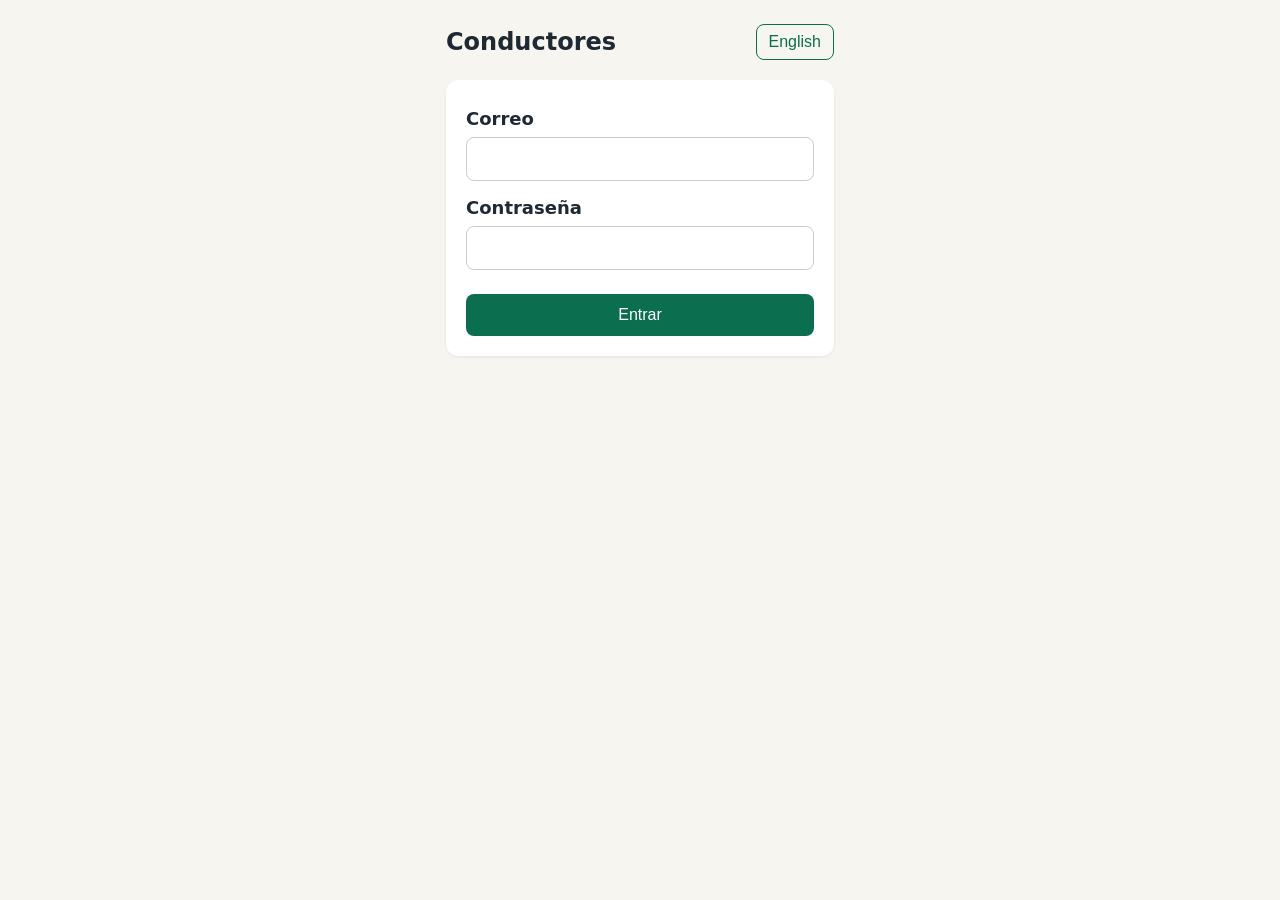
==== driver/index.html @ de9ed29b "Driver login (Stage 3 step 1)" ====
<!doctype html>
<html lang="es">
<head>
  <meta charset="utf-8">
  <meta name="viewport" content="width=device-width, initial-scale=1">
  <meta name="robots" content="noindex">
  <title>Conductores · Van Lobitos → Talara</title>
  <link rel="stylesheet" href="driver.css">
</head>
<body>
  <main>
    <header>
      <h1 data-t="title">Conductores</h1>
      <button id="lang-btn" type="button" data-t="lang">English</button>
    </header>

    <!-- Shown when nobody is signed in -->
    <form id="login-form">
      <label for="email" data-t="email">Correo</label>
      <input id="email" type="email" autocomplete="username" required>

      <label for="password" data-t="password">Contraseña</label>
      <input id="password" type="password" autocomplete="current-password" required>

      <button id="login-btn" type="submit" data-t="login">Entrar</button>
    </form>

    <!-- Shown when a driver is signed in -->
    <section id="signed-in" hidden>
      <p id="welcome"></p>
      <p id="db-check"></p>
      <button id="logout-btn" type="button" data-t="logout">Salir</button>
    </section>

    <p id="message" role="status"></p>
  </main>

  <!-- Same Supabase URL and publishable key as the rider page -->
  <script src="../stage1/config.js"></script>
  <script src="driver.js"></script>
</body>
</html>
---- driver/driver.css ----
:root {
  --bg: #f7f5f0;
  --card: #ffffff;
  --text: #1f2933;
  --accent: #0b6e4f;
  --border: #c9ccd1;
}

* { box-sizing: border-box; }

body {
  margin: 0;
  font-family: system-ui, -apple-system, "Segoe UI", sans-serif;
  font-size: 18px;
  background: var(--bg);
  color: var(--text);
}

main {
  max-width: 420px;
  margin: 0 auto;
  padding: 24px 16px;
}

header {
  display: flex;
  justify-content: space-between;
  align-items: center;
  gap: 12px;
}

h1 { font-size: 1.5rem; margin: 0; }

form,
#signed-in {
  display: flex;
  flex-direction: column;
  gap: 8px;
  margin-top: 20px;
  padding: 20px;
  background: var(--card);
  border-radius: 12px;
  box-shadow: 0 1px 3px rgba(0, 0, 0, 0.08);
}

label { font-weight: 600; margin-top: 8px; }

input {
  font-size: 1rem;
  padding: 12px;
  border: 1px solid var(--border);
  border-radius: 8px;
}

button {
  font-size: 1rem;
  padding: 12px 16px;
  border: 0;
  border-radius: 8px;
  background: var(--accent);
  color: #fff;
  cursor: pointer;
}

button:disabled { opacity: 0.6; }

#lang-btn {
  background: transparent;
  color: var(--accent);
  border: 1px solid var(--accent);
  padding: 8px 12px;
}

#login-btn { margin-top: 16px; }

#logout-btn {
  background: #e4e7eb;
  color: var(--text);
}

#signed-in p { margin: 4px 0; }

#message { margin-top: 16px; min-height: 1.5em; }

/* form and #signed-in use display:flex, so make "hidden" win */
[hidden] { display: none !important; }
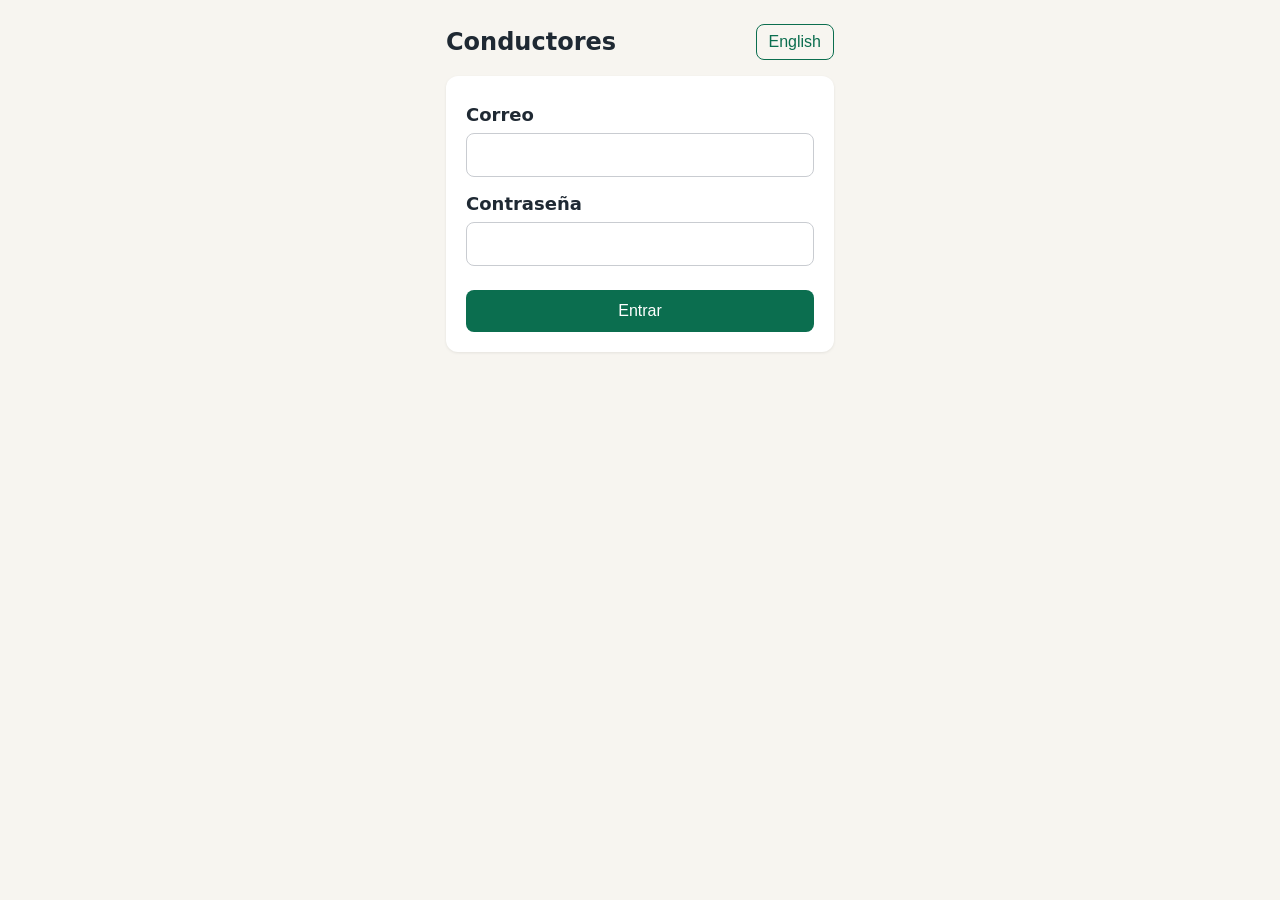
==== commit d5764cde: "Driver profiles and statuses" ====
--- a/driver/index.html
+++ b/driver/index.html
@@ -15,7 +15,7 @@
     </header>
 
     <!-- Shown when nobody is signed in -->
-    <form id="login-form">
+    <form id="login-form" class="card">
       <label for="email" data-t="email">Correo</label>
       <input id="email" type="email" autocomplete="username" required>
 
@@ -27,9 +27,50 @@
 
     <!-- Shown when a driver is signed in -->
     <section id="signed-in" hidden>
-      <p id="welcome"></p>
-      <p id="db-check"></p>
-      <button id="logout-btn" type="button" data-t="logout">Salir</button>
+      <div class="who">
+        <p id="welcome"></p>
+        <button id="logout-btn" type="button" class="secondary" data-t="logout">Salir</button>
+      </div>
+
+      <!-- Their status and details -->
+      <div id="status-card" class="card" hidden>
+        <p id="status-badge" class="badge"></p>
+        <p id="status-text"></p>
+        <p id="status-note" class="note"></p>
+        <p id="soat-warning" class="warning" data-t="soatWarn" hidden></p>
+        <dl id="summary"></dl>
+        <button id="edit-btn" type="button" class="secondary" data-t="edit">Editar mis datos</button>
+      </div>
+
+      <!-- Profile form: first time, or when editing -->
+      <form id="profile-form" class="card" hidden>
+        <h2 data-t="profileTitle">Tus datos de conductor</h2>
+        <p id="profile-intro"></p>
+
+        <label for="full-name" data-t="fullName">Nombre completo</label>
+        <input id="full-name" autocomplete="name" maxlength="80" required>
+
+        <label for="phone" data-t="phone">Celular</label>
+        <input id="phone" type="tel" autocomplete="tel" inputmode="tel" placeholder="987 654 321" required>
+
+        <label for="vehicle" data-t="vehicle">Vehículo</label>
+        <select id="vehicle" required></select>
+
+        <label for="plate" data-t="plate">Placa</label>
+        <input id="plate" maxlength="10" autocapitalize="characters" placeholder="ABC-123" required>
+
+        <label for="seats" data-t="seats">Asientos para pasajeros</label>
+        <input id="seats" type="number" inputmode="numeric" min="1" max="20" required>
+
+        <label for="licence" data-t="licence">Número de brevete</label>
+        <input id="licence" maxlength="15" autocapitalize="characters" required>
+
+        <label for="soat" data-t="soat">SOAT vence el</label>
+        <input id="soat" type="date" required>
+
+        <button id="save-btn" type="submit" data-t="send">Enviar para revisión</button>
+        <button id="cancel-edit-btn" type="button" class="secondary" data-t="cancel" hidden>Cancelar</button>
+      </form>
     </section>
 
     <p id="message" role="status"></p>
--- a/driver/driver.css
+++ b/driver/driver.css
@@ -2,8 +2,15 @@
   --bg: #f7f5f0;
   --card: #ffffff;
   --text: #1f2933;
+  --muted: #5f6b76;
   --accent: #0b6e4f;
   --border: #c9ccd1;
+  --amber-bg: #fff4d6;
+  --amber: #8a5a00;
+  --red-bg: #fde8e7;
+  --red: #b42318;
+  --green-bg: #e3f4ec;
+  --grey-bg: #e4e7eb;
 }
 
 * { box-sizing: border-box; }
@@ -30,26 +37,32 @@
 }
 
 h1 { font-size: 1.5rem; margin: 0; }
+h2 { font-size: 1.2rem; margin: 0; }
 
-form,
-#signed-in {
+.card {
   display: flex;
   flex-direction: column;
   gap: 8px;
-  margin-top: 20px;
+  margin-top: 16px;
   padding: 20px;
   background: var(--card);
   border-radius: 12px;
   box-shadow: 0 1px 3px rgba(0, 0, 0, 0.08);
 }
 
+.card p { margin: 4px 0; }
+
 label { font-weight: 600; margin-top: 8px; }
 
-input {
+input,
+select {
   font-size: 1rem;
   padding: 12px;
   border: 1px solid var(--border);
   border-radius: 8px;
+  background: #fff;
+  color: var(--text);
+  width: 100%;
 }
 
 button {
@@ -64,6 +77,11 @@
 
 button:disabled { opacity: 0.6; }
 
+button.secondary {
+  background: var(--grey-bg);
+  color: var(--text);
+}
+
 #lang-btn {
   background: transparent;
   color: var(--accent);
@@ -71,16 +89,51 @@
   padding: 8px 12px;
 }
 
-#login-btn { margin-top: 16px; }
+#login-btn,
+#save-btn { margin-top: 16px; }
 
-#logout-btn {
-  background: #e4e7eb;
-  color: var(--text);
+/* Signed in as ... [Salir] */
+.who {
+  display: flex;
+  justify-content: space-between;
+  align-items: center;
+  gap: 12px;
+  margin-top: 16px;
 }
 
-#signed-in p { margin: 4px 0; }
+.who p { margin: 0; color: var(--muted); font-size: 0.9rem; overflow-wrap: anywhere; }
+.who button { padding: 8px 12px; flex-shrink: 0; }
+
+/* Status badge */
+.badge {
+  align-self: flex-start;
+  padding: 4px 12px;
+  border-radius: 999px;
+  font-weight: 700;
+  font-size: 0.95rem;
+}
+
+.badge-pending   { background: var(--amber-bg); color: var(--amber); }
+.badge-verified  { background: var(--green-bg); color: var(--accent); }
+.badge-rejected  { background: var(--red-bg);   color: var(--red); }
+.badge-suspended { background: var(--grey-bg);  color: var(--text); }
+
+.note    { font-style: italic; }
+.warning { color: var(--red); font-weight: 600; }
+
+/* Their details */
+dl {
+  display: grid;
+  grid-template-columns: auto 1fr;
+  gap: 6px 12px;
+  margin: 8px 0;
+  font-size: 0.95rem;
+}
+
+dt { color: var(--muted); }
+dd { margin: 0; overflow-wrap: anywhere; }
 
 #message { margin-top: 16px; min-height: 1.5em; }
 
-/* form and #signed-in use display:flex, so make "hidden" win */
+/* .card uses display:flex, so make "hidden" win */
 [hidden] { display: none !important; }
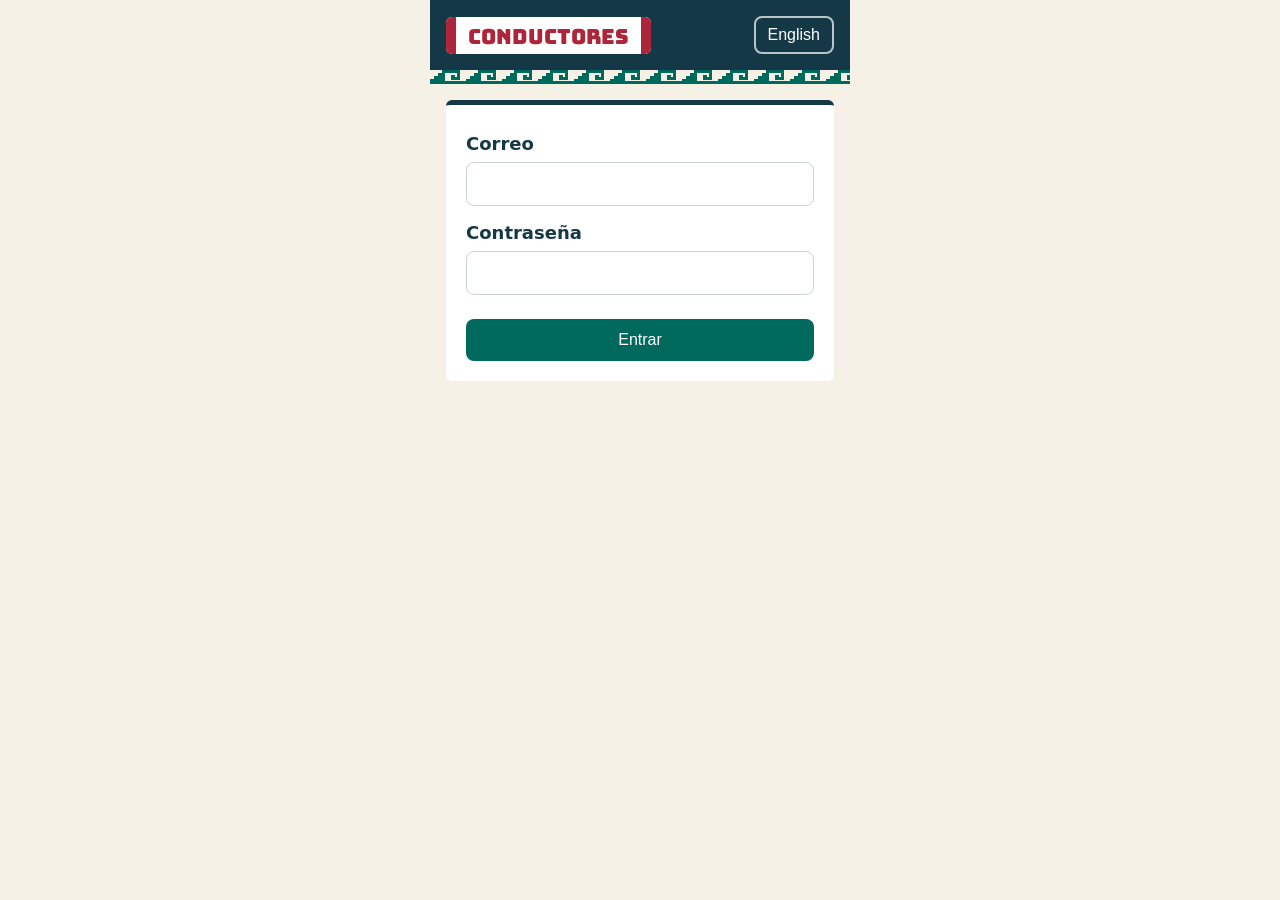
==== commit 448f4170: "Costa Norte look: route board, corridor line, no emojis (built on Dawood's theme)" ====
--- a/driver/index.html
+++ b/driver/index.html
@@ -5,7 +5,12 @@
   <meta name="viewport" content="width=device-width, initial-scale=1">
   <meta name="robots" content="noindex">
   <title>Conductores · Van Lobitos → Talara</title>
+  <meta name="theme-color" content="#153846">
+  <link rel="preconnect" href="https://fonts.googleapis.com">
+  <link rel="preconnect" href="https://fonts.gstatic.com" crossorigin>
+  <link rel="stylesheet" href="https://fonts.googleapis.com/css2?family=Bungee&display=swap">
   <link rel="stylesheet" href="driver.css">
+  <link rel="stylesheet" href="costa.css">
 </head>
 <body>
   <main>
@@ -32,12 +37,75 @@
         <button id="logout-btn" type="button" class="secondary" data-t="logout">Salir</button>
       </div>
 
+      <!-- Verified drivers: their departures and passengers (dashboard.js) -->
+      <section id="dashboard" class="card" hidden>
+        <div class="dash-head">
+          <h2 id="dash-title">Tus salidas</h2>
+          <button id="dash-refresh" type="button" class="secondary small">Actualizar</button>
+        </div>
+        <p id="dash-note" class="muted"></p>
+        <div id="trip-list"></div>
+        <p id="dash-message" role="status"></p>
+
+        <button id="add-toggle" type="button" class="secondary">+ Añadir salida</button>
+        <form id="add-form" hidden>
+          <label for="add-date" data-dt="date">Día</label>
+          <input id="add-date" type="date" required>
+
+          <label for="add-time" data-dt="time">Hora de salida</label>
+          <input id="add-time" type="time" step="300" required>
+
+          <label for="add-direction" data-dt="direction">Dirección</label>
+          <select id="add-direction" required>
+            <option value="to_talara">Lobitos → Talara</option>
+            <option value="to_lobitos">Talara → Lobitos</option>
+          </select>
+
+          <label for="add-seats" data-dt="seats">Asientos</label>
+          <input id="add-seats" type="number" inputmode="numeric" min="1" max="20" required>
+
+          <button id="add-btn" type="submit" data-dt="add">Añadir salida</button>
+        </form>
+      </section>
+
+      <!-- Verified drivers: road alerts for riders (alerts.js) -->
+      <section id="alerts-card" class="card" hidden>
+        <h2 id="alerts-title">Avisos de la carretera</h2>
+        <p id="alerts-intro" class="muted"></p>
+        <form id="alert-form">
+          <label for="alert-preset" data-at="presets">Mensajes rápidos</label>
+          <select id="alert-preset"></select>
+
+          <label for="alert-text" data-at="message">Mensaje</label>
+          <textarea id="alert-text" rows="3" maxlength="200" required></textarea>
+
+          <label for="alert-level" data-at="level">Tipo de aviso</label>
+          <select id="alert-level"></select>
+
+          <label for="alert-hours" data-at="hours">Mostrar durante</label>
+          <select id="alert-hours"></select>
+
+          <button id="alert-btn" type="submit">Publicar aviso</button>
+        </form>
+        <p id="alert-status" role="status"></p>
+        <h3 id="my-alerts-title">Tus avisos activos</h3>
+        <ul id="my-alerts"></ul>
+      </section>
+
       <!-- Their status and details -->
       <div id="status-card" class="card" hidden>
         <p id="status-badge" class="badge"></p>
         <p id="status-text"></p>
         <p id="status-note" class="note"></p>
         <p id="soat-warning" class="warning" data-t="soatWarn" hidden></p>
+
+        <!-- Proof photos (step 2b) -->
+        <div id="docs">
+          <h2 data-t="docsTitle">Fotos de tus documentos</h2>
+          <p id="docs-intro"></p>
+          <ul id="doc-list"></ul>
+        </div>
+
         <dl id="summary"></dl>
         <button id="edit-btn" type="button" class="secondary" data-t="edit">Editar mis datos</button>
       </div>
@@ -79,5 +147,7 @@
   <!-- Same Supabase URL and publishable key as the rider page -->
   <script src="../stage1/config.js"></script>
   <script src="driver.js"></script>
+  <script src="dashboard.js"></script>
+  <script src="alerts.js"></script>
 </body>
 </html>
--- a/driver/driver.css
+++ b/driver/driver.css
@@ -133,7 +133,213 @@
 dt { color: var(--muted); }
 dd { margin: 0; overflow-wrap: anywhere; }
 
+/* Proof photos */
+#docs {
+  margin-top: 8px;
+  padding-top: 12px;
+  border-top: 1px solid var(--grey-bg);
+}
+
+#docs h2 { font-size: 1.05rem; }
+#docs-intro { color: var(--muted); font-size: 0.95rem; }
+
+#doc-list {
+  list-style: none;
+  margin: 8px 0 0;
+  padding: 0;
+  display: flex;
+  flex-direction: column;
+  gap: 10px;
+}
+
+.doc {
+  display: grid;
+  grid-template-columns: 1fr auto;
+  align-items: center;
+  gap: 6px 12px;
+  padding: 10px 12px;
+  border: 1px solid var(--border);
+  border-radius: 8px;
+}
+
+.doc-name { font-weight: 600; }
+.doc-state { font-size: 0.9rem; }
+.doc-state.done    { color: var(--accent); }
+.doc-state.missing { color: var(--red); font-weight: 600; }
+
+.doc-preview {
+  grid-column: 1 / -1;
+  max-width: 100%;
+  max-height: 140px;
+  border-radius: 6px;
+  justify-self: start;
+}
+
+/* The file picker is hidden; its label looks like a button */
+.upload-btn {
+  grid-column: 1 / -1;
+  display: block;
+  text-align: center;
+  font-size: 0.95rem;
+  padding: 10px 14px;
+  border-radius: 8px;
+  background: var(--accent);
+  color: #fff;
+  cursor: pointer;
+}
+
+.upload-btn.replace {
+  background: var(--grey-bg);
+  color: var(--text);
+}
+
+.upload-btn.busy { opacity: 0.6; cursor: wait; }
+.upload-btn:focus-within { outline: 3px solid var(--amber); outline-offset: 2px; }
+
+.visually-hidden {
+  position: absolute;
+  width: 1px;
+  height: 1px;
+  overflow: hidden;
+  clip: rect(0 0 0 0);
+  white-space: nowrap;
+}
+
 #message { margin-top: 16px; min-height: 1.5em; }
+
+/* ---------- Driver dashboard ---------- */
+.muted { color: var(--muted); }
+.hint  { color: var(--muted); font-size: 0.85rem; margin: 6px 0 0; }
+
+.dash-head {
+  display: flex;
+  justify-content: space-between;
+  align-items: center;
+  gap: 12px;
+}
+
+button.small { padding: 6px 12px; font-size: 0.9rem; }
+
+#dash-note { font-size: 0.9rem; }
+#dash-message { min-height: 1.2em; font-weight: 600; }
+
+.dash-day {
+  font-size: 1rem;
+  margin: 14px 0 6px;
+  color: var(--muted);
+  text-transform: capitalize;
+}
+
+.trip {
+  border: 1px solid var(--border);
+  border-radius: 10px;
+  margin-bottom: 10px;
+  overflow: hidden;
+  background: #fff;
+}
+
+.trip.open { border-color: var(--accent); box-shadow: 0 0 0 1px var(--accent); }
+.trip-cancelled { background: var(--grey-bg); }
+.trip-cancelled .trip-time { text-decoration: line-through; }
+
+/* The tappable summary line */
+.trip-summary {
+  display: grid;
+  grid-template-columns: 1fr auto;
+  gap: 2px 8px;
+  width: 100%;
+  padding: 12px 14px;
+  background: transparent;
+  color: var(--text);
+  text-align: left;
+  border-radius: 0;
+}
+
+.trip-time   { font-size: 1.25rem; font-weight: 700; }
+.trip-route  { grid-column: 1; }
+.trip-count  { grid-column: 1; color: var(--muted); font-size: 0.9rem; }
+.trip-chevron { grid-column: 2; grid-row: 2 / 4; align-self: center; color: var(--muted); }
+.trip-badge  { grid-column: 2; grid-row: 1; justify-self: end; font-size: 0.8rem; }
+
+.badge-leaving   { background: var(--green-bg); color: var(--accent); }
+.badge-delayed   { background: var(--amber-bg); color: var(--amber); }
+.badge-full      { background: #e0ecff; color: #1d4ed8; }
+.badge-cancelled { background: var(--red-bg); color: var(--red); }
+
+.trip-detail {
+  padding: 0 14px 14px;
+  border-top: 1px solid var(--grey-bg);
+}
+
+/* Status buttons */
+.status-controls { padding-top: 12px; display: flex; flex-direction: column; gap: 8px; }
+.status-controls p { margin: 0; }
+.status-grid { display: grid; grid-template-columns: 1fr 1fr; gap: 8px; }
+.status-grid button { padding: 12px 8px; }
+.button-row { display: grid; grid-template-columns: 1fr 1fr; gap: 8px; }
+.ask { font-weight: 600; }
+
+button.chosen { outline: 3px solid var(--amber); outline-offset: 1px; }
+button.danger { background: var(--red); }
+button.danger-outline { background: #fff; color: var(--red); border: 1px solid var(--red); }
+
+/* Passengers */
+.passengers h4 { margin: 16px 0 0; font-size: 1.05rem; }
+.stop-heading { margin: 12px 0 4px; font-size: 0.95rem; }
+.passenger-list { list-style: none; margin: 0; padding: 0; display: flex; flex-direction: column; gap: 6px; }
+
+.passenger label {
+  display: flex;
+  align-items: center;
+  gap: 12px;
+  margin: 0;
+  padding: 10px 12px;
+  border: 1px solid var(--border);
+  border-radius: 8px;
+  font-weight: 400;
+  cursor: pointer;
+}
+
+.passenger input[type="checkbox"] { width: 26px; height: 26px; flex-shrink: 0; accent-color: var(--accent); }
+.passenger.boarded label { background: var(--green-bg); border-color: var(--accent); }
+.passenger-text { display: flex; flex-wrap: wrap; gap: 0 6px; align-items: baseline; }
+.passenger .code { font-family: ui-monospace, monospace; font-size: 0.9rem; margin-left: auto; }
+
+/* Road alerts */
+#alert-form { display: flex; flex-direction: column; gap: 6px; }
+#alert-form textarea {
+  font: inherit;
+  font-size: 1rem;
+  padding: 12px;
+  border: 1px solid var(--border);
+  border-radius: 8px;
+  resize: vertical;
+}
+#alert-btn { margin-top: 10px; }
+#alert-status { min-height: 1.2em; font-weight: 600; margin: 4px 0; }
+#my-alerts-title { font-size: 1rem; margin: 8px 0 4px; }
+#my-alerts { list-style: none; margin: 0; padding: 0; display: flex; flex-direction: column; gap: 8px; }
+
+.my-alert {
+  display: flex;
+  justify-content: space-between;
+  align-items: flex-start;
+  gap: 10px;
+  padding: 10px 12px;
+  border-radius: 8px;
+  border-left: 5px solid var(--border);
+  background: var(--bg);
+}
+.my-alert p { margin: 2px 0; }
+.my-alert-closed  { border-left-color: var(--red); }
+.my-alert-warning { border-left-color: var(--amber); }
+.my-alert-info    { border-left-color: #1d4ed8; }
+.my-alert button { flex-shrink: 0; }
+
+/* Add a departure */
+#add-toggle { width: 100%; margin-top: 4px; }
+#add-form { display: flex; flex-direction: column; gap: 6px; }
+#add-btn { margin-top: 10px; }
 
 /* .card uses display:flex, so make "hidden" win */
 [hidden] { display: none !important; }
--- a/driver/costa.css
+++ b/driver/costa.css
@@ -0,0 +1,121 @@
+/* Costa Norte: the look of the driver page. Loaded after driver.css.
+   Same colours as the rider page (built on Dawood's peru-coast.css);
+   quieter, because this page is a working tool for drivers. */
+
+:root {
+  --ink: #153846;
+  --teal: #00695e;
+  --rojo: #ac253a;
+  --sand: #f6f1e7;
+  --line: #c7d5cf;
+  --forest: #2f6b3a;
+  --amber: #b26a00;
+  --sign: "Bungee", "Arial Black", "Impact", system-ui, sans-serif;
+
+  /* driver.css uses these names: point them at the shared colours */
+  --bg: var(--sand);
+  --text: var(--ink);
+  --accent: var(--teal);
+  --border: var(--line);
+  --green-bg: #e6f1e6;
+  --red: var(--rojo);
+}
+
+body {
+  background: var(--sand);
+  color: var(--ink);
+}
+
+/* Header: night-blue band with a small flag-coloured board, then the stepped wave */
+main > header {
+  position: relative;
+  margin: -24px -16px 0;
+  padding: 16px 16px 30px;
+  background: var(--ink);
+}
+
+main > header::after {
+  content: "";
+  position: absolute;
+  left: 0;
+  right: 0;
+  bottom: 0;
+  height: 14px;
+  background-color: var(--sand);
+  background-image: url("data:image/svg+xml,%3Csvg xmlns='http://www.w3.org/2000/svg' width='36' height='14' viewBox='0 0 36 14'%3E%3Cpath fill='%2300695e' d='M0 14V9h4V6h4V3h4V0h18v10h-9V5h4v2h2V3H15v8h21v3z'/%3E%3C/svg%3E");
+  background-repeat: repeat-x;
+}
+
+main > header h1 {
+  position: relative;
+  display: inline-block;
+  padding: 6px 22px 4px;
+  background: #fff;
+  color: var(--rojo);
+  border-radius: 6px;
+  overflow: hidden;
+  font-family: var(--sign);
+  font-weight: 400;
+  font-size: 1.3rem;
+  text-transform: uppercase;
+}
+
+/* the red bands of the flag on each side of the board */
+main > header h1::before,
+main > header h1::after {
+  content: "";
+  position: absolute;
+  top: 0;
+  bottom: 0;
+  width: 10px;
+  background: var(--rojo);
+}
+main > header h1::before { left: 0; }
+main > header h1::after { right: 0; }
+
+#lang-btn {
+  background: transparent;
+  color: #fff;
+  border: 2px solid rgba(255, 255, 255, 0.7);
+}
+
+.card {
+  border-radius: 6px;
+  box-shadow: none;
+  border-top: 5px solid var(--ink);
+}
+
+/* Departure times in the sign typeface, like the rider page */
+.trip-time {
+  font-family: var(--sign);
+  font-weight: 400;
+  color: var(--ink);
+}
+
+.trip { border-left: 6px solid var(--teal); border-radius: 4px 10px 10px 4px; }
+.trip.open { box-shadow: 0 0 0 2px var(--ink); }
+.trip-delayed { border-left-color: var(--amber); }
+.trip-full { border-left-color: var(--ink); }
+.trip-leaving { border-left-color: var(--forest); }
+.trip-cancelled { border-left-color: var(--rojo); }
+
+/* day headings: the red bar from Dawood's theme */
+.dash-day {
+  padding-left: 10px;
+  border-left: 5px solid var(--rojo);
+  color: var(--ink);
+  text-transform: none;
+}
+
+button.danger { background: var(--rojo); }
+button.danger-outline { color: var(--rojo); border-color: var(--rojo); }
+button.chosen { outline-color: var(--rojo); }
+
+/* the boarded tick turns green, like a confirmed seat */
+.passenger.boarded label { background: #e6f1e6; border-color: var(--forest); }
+.passenger input[type="checkbox"] { accent-color: var(--forest); }
+
+:focus-visible {
+  outline: 3px solid var(--rojo);
+  outline-offset: 2px;
+}
